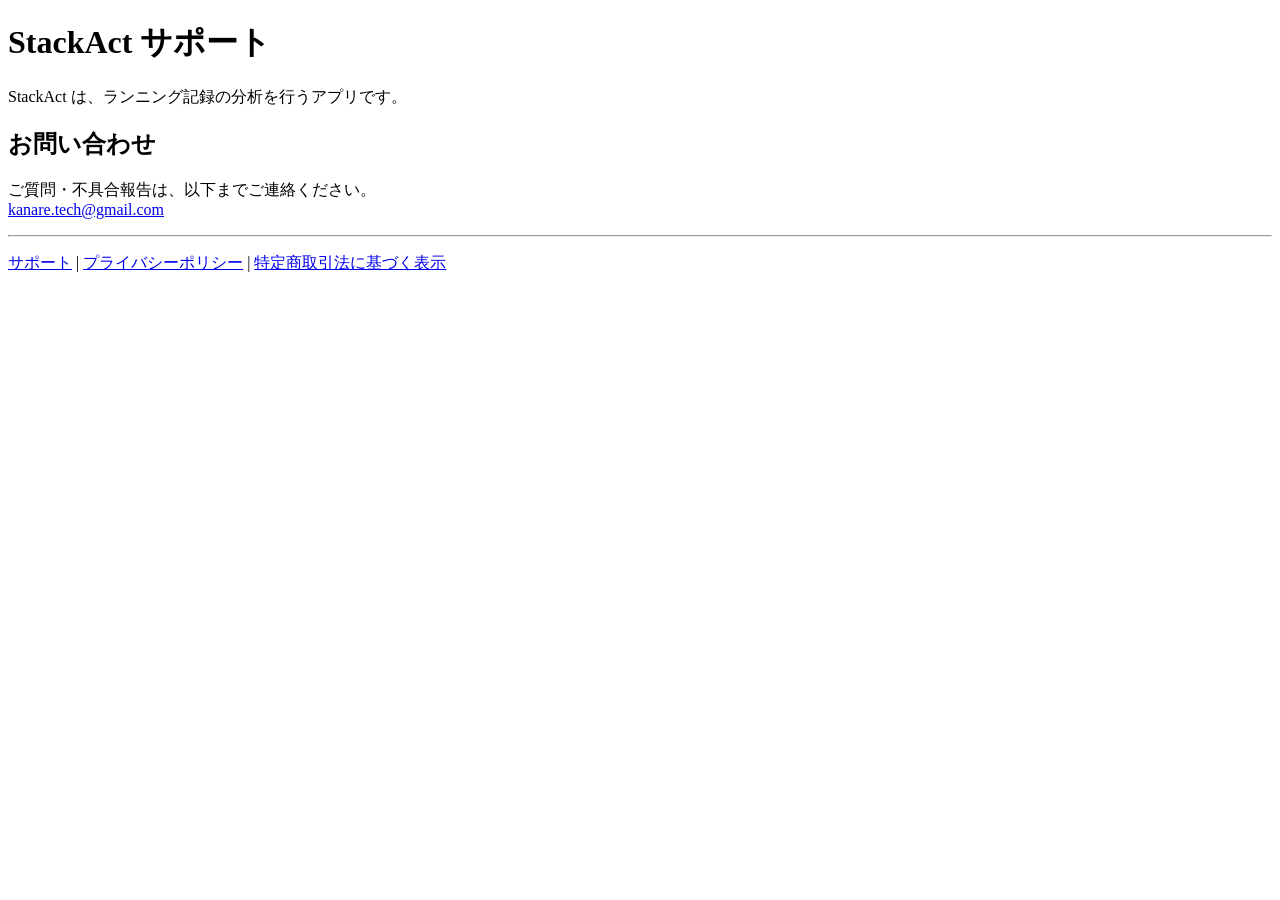
==== index.html @ cd798306 "特定商取引法に関するページを追加する" ====
<!DOCTYPE html>
<html lang="ja">
<head>
    <meta charset="UTF-8" />
    <meta name="viewport" content="width=device-width, initial-scale=1" />
    <title>StackAct サポート | StackAct</title>
</head>
<body>
<h1>StackAct サポート</h1>

<p>StackAct は、ランニング記録の分析を行うアプリです。</p>

<h2>お問い合わせ</h2>
<p>
    ご質問・不具合報告は、以下までご連絡ください。<br />
    <a href="mailto:kanare.tech@gmail.com">kanare.tech@gmail.com</a>
</p>

<hr>
<p>
  <a href="index.html">サポート</a> |
  <a href="privacy.html">プライバシーポリシー</a> |
  <a href="tokushoho.html">特定商取引法に基づく表示</a>
</p>
</body>
</html>
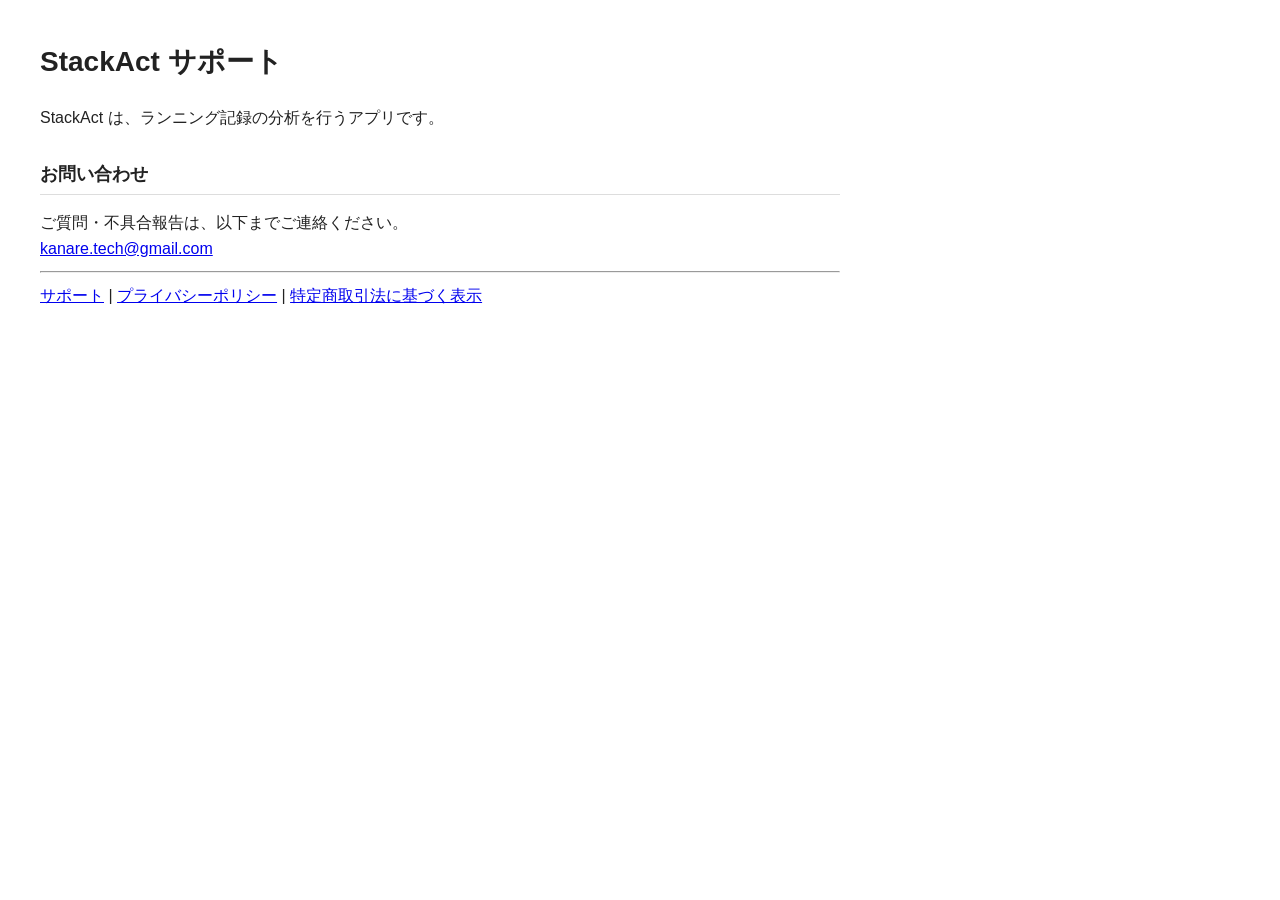
==== commit 865a07d2: "styleを適用する" ====
--- a/index.html
+++ b/index.html
@@ -4,6 +4,31 @@
     <meta charset="UTF-8" />
     <meta name="viewport" content="width=device-width, initial-scale=1" />
     <title>StackAct サポート | StackAct</title>
+    <style>
+        body {
+            font-family: -apple-system, BlinkMacSystemFont, "Helvetica Neue", Arial, sans-serif;
+            line-height: 1.6;
+            margin: 40px;
+            max-width: 800px;
+            color: #222;
+        }
+
+        h1 {
+            font-size: 28px;
+            margin-bottom: 20px;
+        }
+
+        h2 {
+            font-size: 18px;
+            margin-top: 30px;
+            border-bottom: 1px solid #ddd;
+            padding-bottom: 5px;
+        }
+
+        p {
+            margin: 10px 0;
+        }
+    </style>
 </head>
 <body>
 <h1>StackAct サポート</h1>
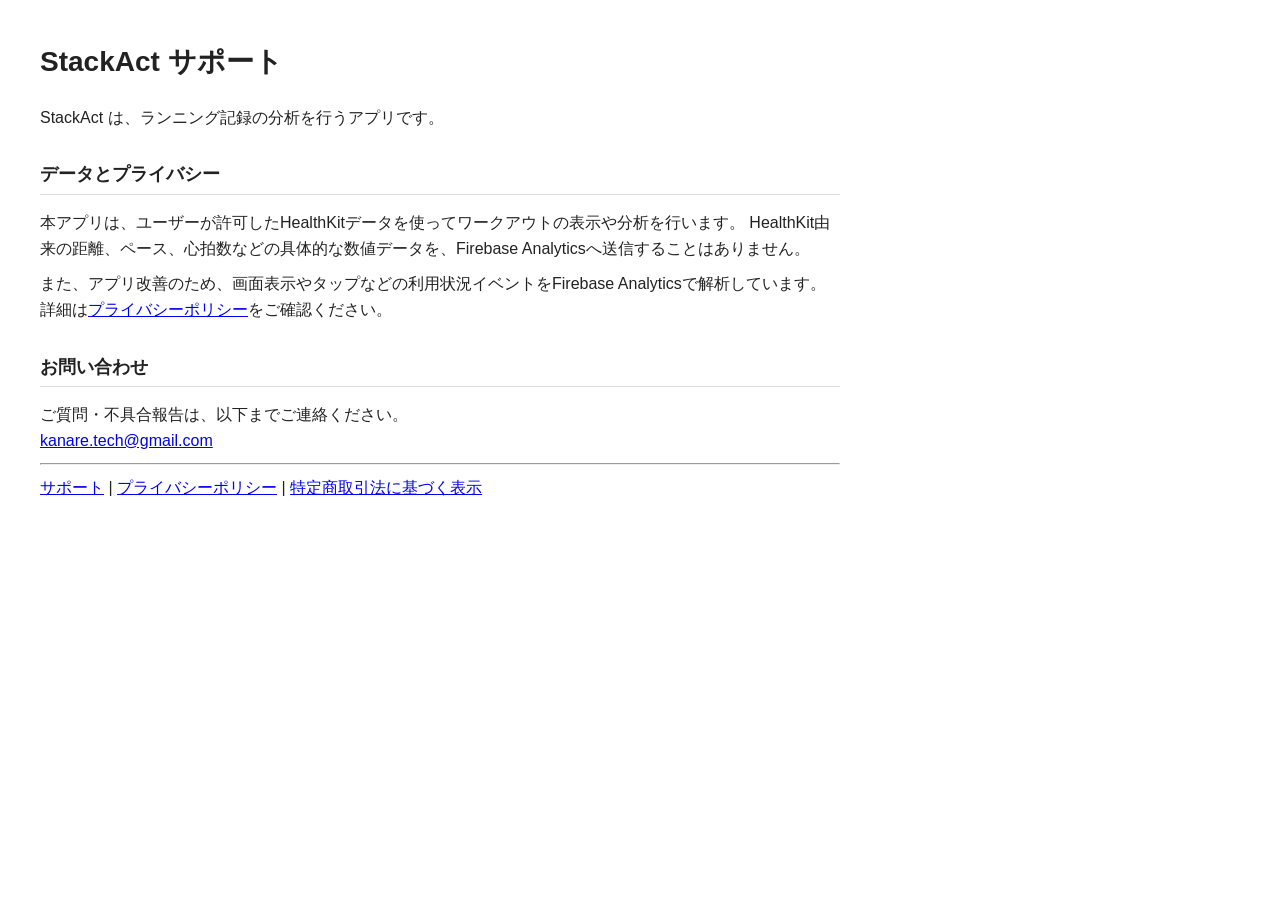
==== commit ce86cecc: "farebase analyticsを導入する" ====
--- a/index.html
+++ b/index.html
@@ -35,6 +35,16 @@
 
 <p>StackAct は、ランニング記録の分析を行うアプリです。</p>
 
+<h2>データとプライバシー</h2>
+<p>
+    本アプリは、ユーザーが許可したHealthKitデータを使ってワークアウトの表示や分析を行います。
+    HealthKit由来の距離、ペース、心拍数などの具体的な数値データを、Firebase Analyticsへ送信することはありません。
+</p>
+<p>
+    また、アプリ改善のため、画面表示やタップなどの利用状況イベントをFirebase Analyticsで解析しています。
+    詳細は<a href="privacy.html">プライバシーポリシー</a>をご確認ください。
+</p>
+
 <h2>お問い合わせ</h2>
 <p>
     ご質問・不具合報告は、以下までご連絡ください。<br />
@@ -48,4 +58,4 @@
   <a href="tokushoho.html">特定商取引法に基づく表示</a>
 </p>
 </body>
-</html>+</html>
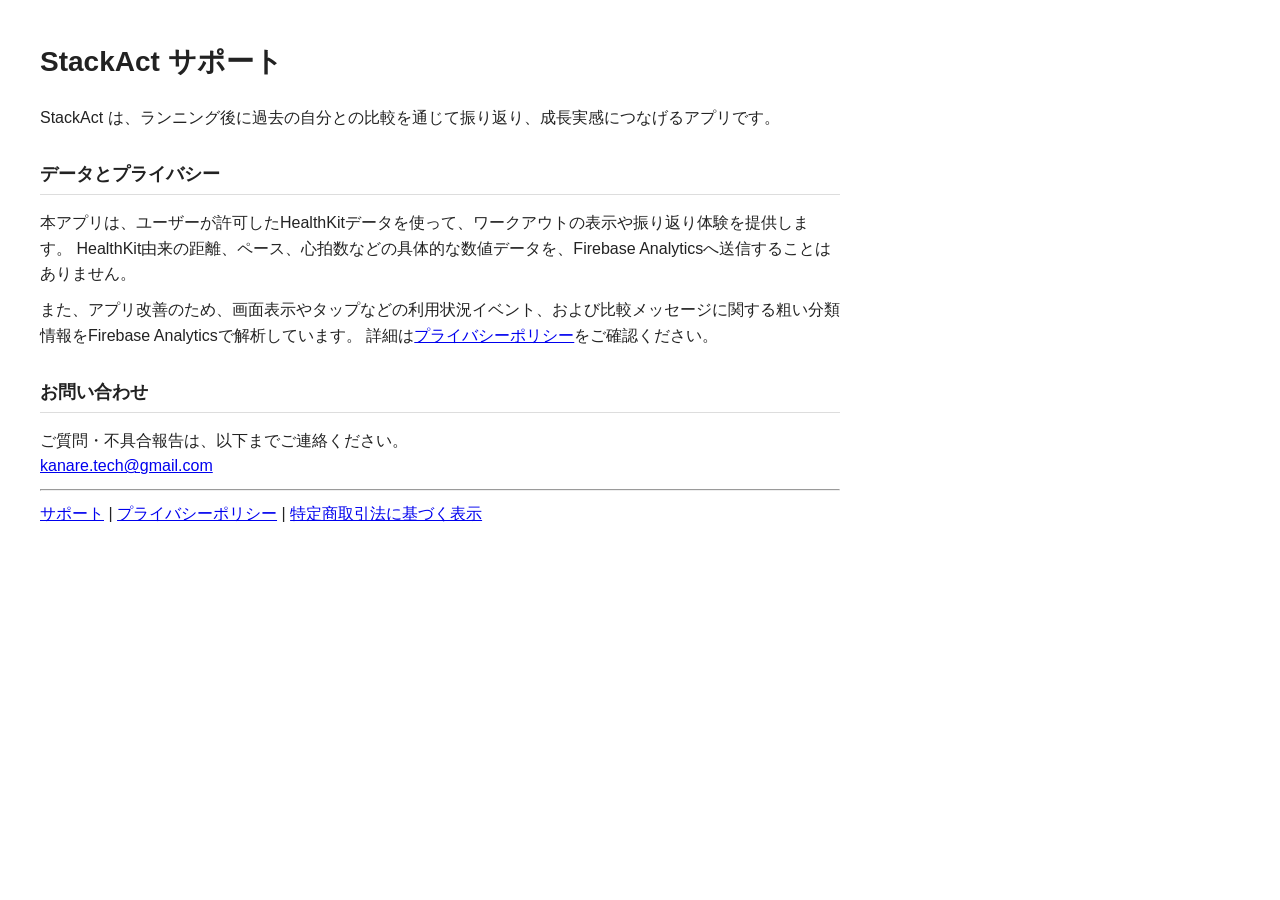
==== commit 3fb42279: "farebase analyticsを導入する２" ====
--- a/index.html
+++ b/index.html
@@ -33,15 +33,15 @@
 <body>
 <h1>StackAct サポート</h1>
 
-<p>StackAct は、ランニング記録の分析を行うアプリです。</p>
+<p>StackAct は、ランニング後に過去の自分との比較を通じて振り返り、成長実感につなげるアプリです。</p>
 
 <h2>データとプライバシー</h2>
 <p>
-    本アプリは、ユーザーが許可したHealthKitデータを使ってワークアウトの表示や分析を行います。
+    本アプリは、ユーザーが許可したHealthKitデータを使って、ワークアウトの表示や振り返り体験を提供します。
     HealthKit由来の距離、ペース、心拍数などの具体的な数値データを、Firebase Analyticsへ送信することはありません。
 </p>
 <p>
-    また、アプリ改善のため、画面表示やタップなどの利用状況イベントをFirebase Analyticsで解析しています。
+    また、アプリ改善のため、画面表示やタップなどの利用状況イベント、および比較メッセージに関する粗い分類情報をFirebase Analyticsで解析しています。
     詳細は<a href="privacy.html">プライバシーポリシー</a>をご確認ください。
 </p>
 
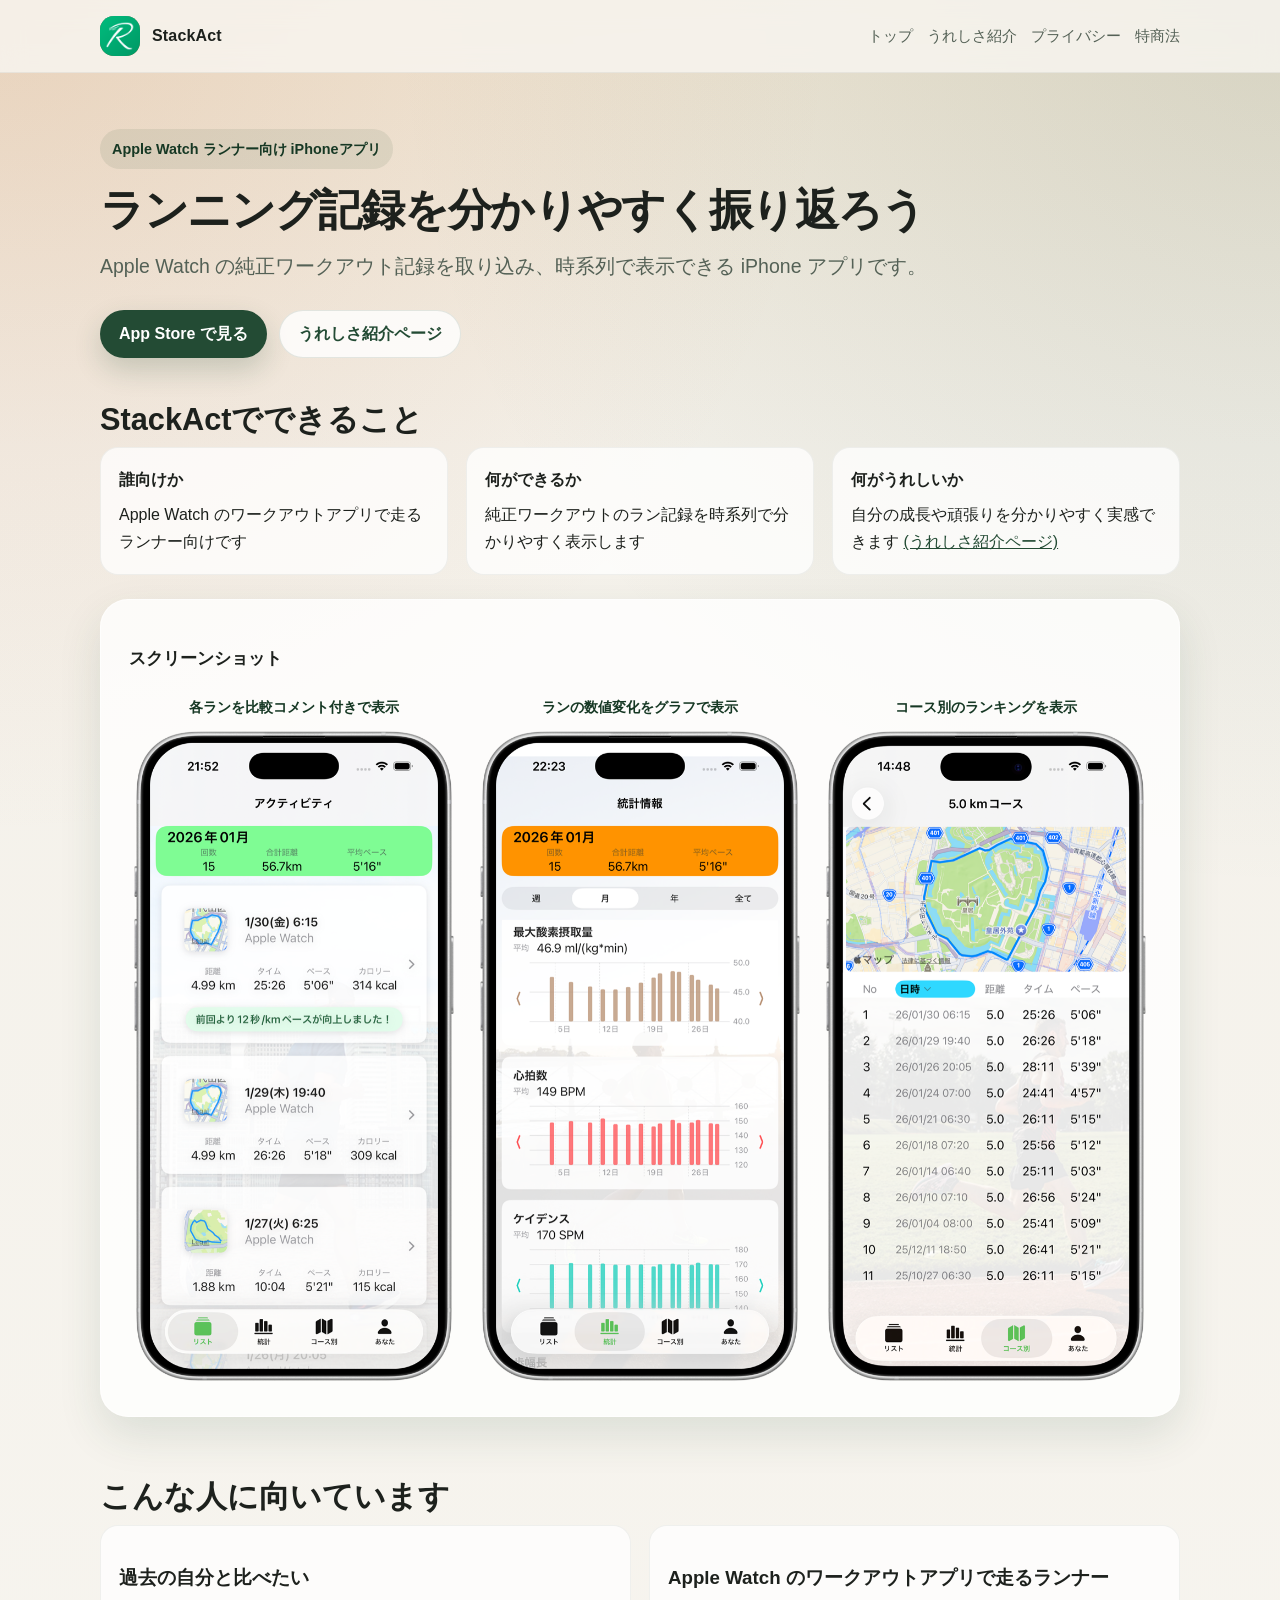
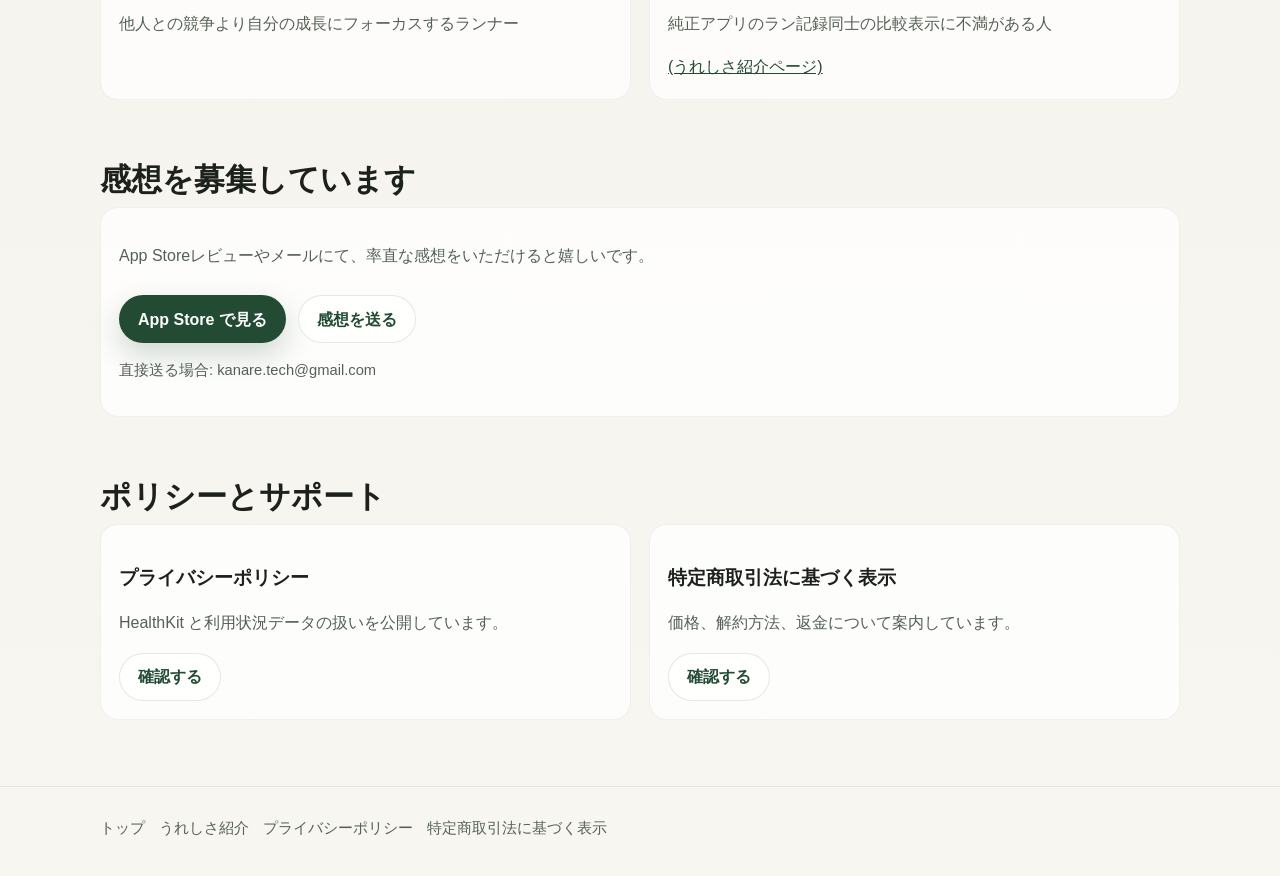
==== commit 006d90e5: "ver1.0.3に合わせて更新する" ====
--- a/index.html
+++ b/index.html
@@ -1,61 +1,163 @@
 <!DOCTYPE html>
 <html lang="ja">
 <head>
-    <meta charset="UTF-8" />
-    <meta name="viewport" content="width=device-width, initial-scale=1" />
-    <title>StackAct サポート | StackAct</title>
-    <style>
-        body {
-            font-family: -apple-system, BlinkMacSystemFont, "Helvetica Neue", Arial, sans-serif;
-            line-height: 1.6;
-            margin: 40px;
-            max-width: 800px;
-            color: #222;
-        }
-
-        h1 {
-            font-size: 28px;
-            margin-bottom: 20px;
-        }
-
-        h2 {
-            font-size: 18px;
-            margin-top: 30px;
-            border-bottom: 1px solid #ddd;
-            padding-bottom: 5px;
-        }
-
-        p {
-            margin: 10px 0;
-        }
-    </style>
+  <meta charset="UTF-8" />
+  <meta name="viewport" content="width=device-width, initial-scale=1" />
+  <title>StackAct | Apple Watchのワークアウト記録を分かりやすく振り返ろう</title>
+  <meta
+    name="description"
+    content="StackAct は、Apple Watch の純正ワークアウト記録を、過去の自分と比べながら振り返るランニングアプリです。"
+  />
+  <link rel="stylesheet" href="styles.css" />
 </head>
 <body>
-<h1>StackAct サポート</h1>
+  <div class="site-shell">
+    <header class="site-header">
+      <div class="container">
+        <a class="brand" href="index.html">
+          <img class="brand-mark" src="assets/icon.png" alt="StackAct icon" />
+          <span>StackAct</span>
+        </a>
+        <nav class="header-nav" aria-label="主要メニュー">
+          <a href="index.html">トップ</a>
+          <a href="apple-watch-workout-review.html">うれしさ紹介</a>
+          <a href="privacy.html">プライバシー</a>
+          <a href="tokushoho.html">特商法</a>
+        </nav>
+      </div>
+    </header>
 
-<p>StackAct は、ランニング後に過去の自分との比較を通じて振り返り、成長実感につなげるアプリです。</p>
+    <main>
+      <section class="section-intro">
+        <div class="container">
+          <div class="section-intro-body">
+            <span class="eyebrow">Apple Watch ランナー向け iPhoneアプリ</span>
+            <h1>ランニング記録を分かりやすく振り返ろう</h1>
+            <p class="lead">
+              Apple Watch の純正ワークアウト記録を取り込み、時系列で表示できる iPhone アプリです。
+            </p>
+            <div class="cta-row">
+              <a class="button button-primary" href="https://apps.apple.com/jp/app/stackact-%E3%83%A9%E3%83%B3%E3%83%8B%E3%83%B3%E3%82%B0/id6758392471">App Store で見る</a>
+              <a class="button button-secondary" href="apple-watch-workout-review.html">うれしさ紹介ページ</a>
+            </div>
+          </div>
+        </div>
+      </section>
 
-<h2>データとプライバシー</h2>
-<p>
-    本アプリは、ユーザーが許可したHealthKitデータを使って、ワークアウトの表示や振り返り体験を提供します。
-    HealthKit由来の距離、ペース、心拍数などの具体的な数値データを、Firebase Analyticsへ送信することはありません。
-</p>
-<p>
-    また、アプリ改善のため、画面表示やタップなどの利用状況イベント、および比較メッセージに関する粗い分類情報をFirebase Analyticsで解析しています。
-    詳細は<a href="privacy.html">プライバシーポリシー</a>をご確認ください。
-</p>
+      <section class="section">
+        <div class="container">
+          <div class="section-head">
+            <h2>StackActでできること</h2>
+          </div>
+          <div class="meta-grid section-meta-grid">
+            <div class="meta-item">
+              <strong>誰向けか</strong>
+              <span>Apple Watch のワークアウトアプリで走るランナー向けです</span>
+            </div>
+            <div class="meta-item">
+              <strong>何ができるか</strong>
+              <span>純正ワークアウトのラン記録を時系列で分かりやすく表示します</span>
+            </div>
+            <div class="meta-item">
+              <strong>何がうれしいか</strong>
+              <span>自分の成長や頑張りを分かりやすく実感できます</span>
+              <a href="apple-watch-workout-review.html">(うれしさ紹介ページ)</a>
+            </div>
+          </div>
 
-<h2>お問い合わせ</h2>
-<p>
-    ご質問・不具合報告は、以下までご連絡ください。<br />
-    <a href="mailto:kanare.tech@gmail.com">kanare.tech@gmail.com</a>
-</p>
+          <div class="section-card section-card-media">
+            <h3>スクリーンショット</h3>
+            <div class="shot-grid shot-grid-three">
+              <figure class="shot-frame">
+                <figcaption class="shot-caption">各ランを比較コメント付きで表示</figcaption>
+                <img src="assets/ss_list.png" alt="ラン記録一覧のスクリーンショット" />
+              </figure>
+              <figure class="shot-frame">
+                <figcaption class="shot-caption">ランの数値変化をグラフで表示</figcaption>
+                <img src="assets/ss_stats.png" alt="統計画面のスクリーンショット" />
+              </figure>
+              <figure class="shot-frame">
+                <figcaption class="shot-caption">コース別のランキングを表示</figcaption>
+                <img src="assets/ss_courseGroup.png" alt="コース内比較画面のスクリーンショット" />
+              </figure>
+            </div>
+          </div>
+        </div>
+      </section>
 
-<hr>
-<p>
-  <a href="index.html">サポート</a> |
-  <a href="privacy.html">プライバシーポリシー</a> |
-  <a href="tokushoho.html">特定商取引法に基づく表示</a>
-</p>
+      <section class="section">
+        <div class="container">
+          <div class="section-head">
+            <h2>こんな人に向いています</h2>
+          </div>
+          <div class="section-grid section-grid-two">
+            <article class="feature">
+              <h3>過去の自分と比べたい</h3>
+              <p>他人との競争より自分の成長にフォーカスするランナー</p>
+            </article>
+            <article class="feature">
+              <h3>Apple Watch のワークアウトアプリで走るランナー</h3>
+              <p>純正アプリのラン記録同士の比較表示に不満がある人</p>
+              <a href="apple-watch-workout-review.html">(うれしさ紹介ページ)</a>
+            </article>
+          </div>
+        </div>
+      </section>
+
+      <section class="section">
+        <div class="container">
+          <div class="section-head">
+            <h2>感想を募集しています</h2>
+          </div>
+          <div class="section-grid section-grid-one">
+            <article class="link-card">
+              <p>App Storeレビューやメールにて、率直な感想をいただけると嬉しいです。</p>
+              <div class="cta-row">
+                <a class="button button-primary" href="https://apps.apple.com/jp/app/stackact-%E3%83%A9%E3%83%B3%E3%83%8B%E3%83%B3%E3%82%B0/id6758392471">App Store で見る</a>
+                <a
+                  class="button button-secondary"
+                  href="https://mail.google.com/mail/?view=cm&amp;fs=1&amp;to=kanare.tech@gmail.com&amp;su=StackAct%E3%81%AE%E6%84%9F%E6%83%B3%E3%82%92%E9%80%81%E3%82%8A%E3%81%9F%E3%81%84&amp;body=Apple%20Watch%E3%81%A7%E8%B5%B0%E3%81%A3%E3%81%A6%E3%81%84%E3%81%BE%E3%81%99%E3%80%82%0AStackAct%E3%81%AE%E6%84%9F%E6%83%B3%E3%82%92%E9%80%81%E3%82%8A%E3%81%BE%E3%81%99%E3%80%82"
+                  target="_blank"
+                  rel="noreferrer"
+                >感想を送る</a>
+              </div>
+              <p class="small-note">直接送る場合: kanare.tech@gmail.com</p>
+            </article>
+          </div>
+        </div>
+      </section>
+
+      <section class="section">
+        <div class="container">
+          <div class="section-head">
+            <h2>ポリシーとサポート</h2>
+          </div>
+          <div class="section-grid section-grid-two">
+            <article class="link-card">
+              <h3>プライバシーポリシー</h3>
+              <p>HealthKit と利用状況データの扱いを公開しています。</p>
+              <a class="button button-secondary" href="privacy.html">確認する</a>
+            </article>
+            <article class="link-card">
+              <h3>特定商取引法に基づく表示</h3>
+              <p>価格、解約方法、返金について案内しています。</p>
+              <a class="button button-secondary" href="tokushoho.html">確認する</a>
+            </article>
+          </div>
+        </div>
+      </section>
+    </main>
+
+    <footer class="site-footer">
+      <div class="container">
+        <nav class="footer-nav" aria-label="フッターメニュー">
+          <a href="index.html">トップ</a>
+          <a href="apple-watch-workout-review.html">うれしさ紹介</a>
+          <a href="privacy.html">プライバシーポリシー</a>
+          <a href="tokushoho.html">特定商取引法に基づく表示</a>
+        </nav>
+      </div>
+    </footer>
+  </div>
 </body>
 </html>
--- a/styles.css
+++ b/styles.css
@@ -0,0 +1,457 @@
+:root {
+  --bg: #f4f1ea;
+  --bg-accent: #efe5d3;
+  --surface: rgba(255, 255, 255, 0.78);
+  --surface-strong: #fffdf8;
+  --text: #1d211d;
+  --muted: #546156;
+  --line: rgba(29, 33, 29, 0.12);
+  --brand: #234b34;
+  --brand-soft: #d8e6da;
+  --brand-strong: #163824;
+  --warm: #c46f3c;
+  --shadow: 0 18px 44px rgba(35, 75, 52, 0.12);
+  --radius-lg: 28px;
+  --radius-md: 18px;
+  --radius-sm: 12px;
+  --content: 1080px;
+}
+
+* {
+  box-sizing: border-box;
+}
+
+html {
+  scroll-behavior: smooth;
+}
+
+body {
+  margin: 0;
+  font-family: -apple-system, BlinkMacSystemFont, "Hiragino Sans", "Yu Gothic", sans-serif;
+  color: var(--text);
+  line-height: 1.7;
+  background:
+    radial-gradient(circle at top left, rgba(196, 111, 60, 0.16), transparent 30%),
+    radial-gradient(circle at top right, rgba(35, 75, 52, 0.12), transparent 32%),
+    linear-gradient(180deg, var(--bg-accent) 0%, var(--bg) 18%, #f8f6f1 100%);
+}
+
+a {
+  color: var(--brand);
+}
+
+img {
+  max-width: 100%;
+  display: block;
+}
+
+.site-shell {
+  min-height: 100vh;
+}
+
+.container {
+  width: min(calc(100% - 32px), var(--content));
+  margin: 0 auto;
+}
+
+.site-header {
+  position: sticky;
+  top: 0;
+  z-index: 10;
+  backdrop-filter: blur(12px);
+  background: rgba(248, 246, 241, 0.82);
+  border-bottom: 1px solid rgba(29, 33, 29, 0.06);
+}
+
+.site-header .container,
+.site-footer .container {
+  display: flex;
+  align-items: center;
+  justify-content: space-between;
+  gap: 16px;
+}
+
+.site-header .container {
+  min-height: 72px;
+}
+
+.brand {
+  display: inline-flex;
+  align-items: center;
+  gap: 12px;
+  color: var(--text);
+  text-decoration: none;
+  font-weight: 700;
+  letter-spacing: 0.01em;
+}
+
+.brand-mark {
+  width: 40px;
+  height: 40px;
+  border-radius: 14px;
+  background: linear-gradient(145deg, var(--brand) 0%, var(--warm) 100%);
+  box-shadow: inset 0 1px 0 rgba(255, 255, 255, 0.35);
+  object-fit: cover;
+  flex: 0 0 auto;
+}
+
+.header-nav,
+.footer-nav {
+  display: flex;
+  flex-wrap: wrap;
+  gap: 14px;
+}
+
+.header-nav a,
+.footer-nav a {
+  text-decoration: none;
+  color: var(--muted);
+  font-size: 0.95rem;
+}
+
+.header-nav a:hover,
+.footer-nav a:hover,
+.brand:hover {
+  color: var(--brand-strong);
+}
+
+.section-intro {
+  padding: 56px 0 12px;
+}
+
+.eyebrow {
+  display: inline-flex;
+  align-items: center;
+  gap: 8px;
+  padding: 8px 12px;
+  border-radius: 999px;
+  background: rgba(35, 75, 52, 0.09);
+  color: var(--brand-strong);
+  font-size: 0.9rem;
+  font-weight: 600;
+}
+
+.section-intro-body h1 {
+  margin: 18px 0 16px;
+  font-size: clamp(2rem, 3.4vw, 3.6rem);
+  line-height: 1.08;
+  letter-spacing: -0.03em;
+}
+
+.section-intro-body .lead {
+  margin: 0;
+  font-size: clamp(1.02rem, 1.8vw, 1.22rem);
+  color: var(--muted);
+}
+
+.cta-row {
+  display: flex;
+  flex-wrap: wrap;
+  gap: 12px;
+  margin-top: 26px;
+}
+
+.button {
+  display: inline-flex;
+  align-items: center;
+  justify-content: center;
+  gap: 8px;
+  min-height: 48px;
+  padding: 0 18px;
+  border-radius: 999px;
+  border: 1px solid transparent;
+  font-weight: 700;
+  text-decoration: none;
+  transition: transform 0.18s ease, box-shadow 0.18s ease, background-color 0.18s ease;
+}
+
+.button:hover {
+  transform: translateY(-1px);
+}
+
+.button-primary {
+  background: var(--brand);
+  color: #fff;
+  box-shadow: 0 12px 28px rgba(35, 75, 52, 0.2);
+}
+
+.button-primary:hover {
+  background: var(--brand-strong);
+}
+
+.button-secondary {
+  background: rgba(255, 255, 255, 0.8);
+  border-color: rgba(35, 75, 52, 0.12);
+  color: var(--brand);
+}
+
+.button-secondary:hover {
+  background: #fff;
+}
+
+.section-card {
+  background: var(--surface);
+  border: 1px solid rgba(255, 255, 255, 0.6);
+  border-radius: var(--radius-lg);
+  box-shadow: var(--shadow);
+}
+
+.section-card-media {
+  overflow: hidden;
+  margin-top: 24px;
+  padding: 26px;
+}
+
+.shot-grid {
+  display: grid;
+  align-items: start;
+}
+
+.shot-grid-three {
+  grid-template-columns: repeat(3, minmax(0, 1fr));
+  gap: 16px;
+}
+
+.shot-grid-compare {
+  grid-template-columns: repeat(2, minmax(220px, 280px));
+  justify-content: center;
+  gap: 18px;
+  margin-top: 18px;
+}
+
+.shot-frame {
+  margin: 0;
+  display: grid;
+  gap: 6px;
+  justify-items: center;
+}
+
+.shot-caption {
+  margin: 0;
+  color: var(--brand-strong);
+  font-size: 0.9rem;
+  font-weight: 700;
+  line-height: 1.45;
+  text-align: center;
+}
+
+.shot-frame img {
+  width: 100%;
+  height: auto;
+  border-radius: 18px;
+  aspect-ratio: 996 / 2006;
+  object-fit: cover;
+}
+
+.meta-grid,
+.section-grid,
+.trust-grid {
+  display: grid;
+  gap: 18px;
+}
+
+.meta-grid {
+  grid-template-columns: repeat(3, minmax(0, 1fr));
+  margin-top: 18px;
+}
+
+.section-meta-grid {
+  margin-top: 0;
+}
+
+.meta-item,
+.feature,
+.link-card,
+.trust-item {
+  padding: 18px;
+  border-radius: var(--radius-md);
+  background: rgba(255, 255, 255, 0.74);
+  border: 1px solid rgba(29, 33, 29, 0.06);
+}
+
+.meta-item strong,
+.feature h3,
+.link-card h3,
+.trust-item h3 {
+  display: block;
+  margin-bottom: 8px;
+}
+
+.section {
+  padding: 22px 0 30px;
+}
+
+.section-head {
+  margin-top: 10px;
+  margin-bottom: 10px;
+}
+
+.section-head h2 {
+  margin: 0 0 10px;
+  font-size: clamp(1.7rem, 2.4vw, 2.5rem);
+  line-height: 1.15;
+}
+
+.section-head p {
+  margin: 0;
+  color: var(--muted);
+  max-width: 48rem;
+}
+
+.section-grid-one {
+  grid-template-columns: minmax(0, 1fr);
+}
+
+.section-grid-two {
+  grid-template-columns: repeat(2, minmax(0, 1fr));
+}
+
+.trust-grid {
+  grid-template-columns: repeat(3, minmax(0, 1fr));
+}
+
+.feature p,
+.link-card p,
+.trust-item p,
+.section-card p,
+.section-card li,
+.rich-text p,
+.rich-text li {
+  color: var(--muted);
+}
+
+.section-band {
+  padding: 30px 0;
+}
+
+.band-card {
+  padding: 28px;
+  border-radius: var(--radius-lg);
+  background: linear-gradient(135deg, rgba(35, 75, 52, 0.95), rgba(23, 34, 28, 0.92));
+  color: white;
+  box-shadow: var(--shadow);
+}
+
+.band-card p,
+.band-card li {
+  color: rgba(255, 255, 255, 0.82);
+}
+
+.section-layout {
+  display: grid;
+  grid-template-columns: minmax(0, 760px);
+  gap: 24px;
+  align-items: start;
+  justify-content: center;
+}
+
+.section-layout-wide {
+  grid-template-columns: minmax(0, 1fr);
+}
+
+.section-card {
+  padding: 28px;
+}
+
+.section-card h2 {
+  margin-top: 0;
+  font-size: 1.5rem;
+}
+
+.section-card h3 {
+  margin-top: 16px;
+  margin-bottom: 24px;
+  font-size: 1.08rem;
+}
+
+.section-card ul {
+  padding-left: 18px;
+}
+
+.site-footer {
+  margin-top: 36px;
+  padding: 28px 0 36px;
+  border-top: 1px solid rgba(29, 33, 29, 0.08);
+}
+
+.site-footer p {
+  margin: 0;
+  color: var(--muted);
+  font-size: 0.92rem;
+}
+
+.legal-page {
+  padding: 34px 0 44px;
+}
+
+.legal-card {
+  padding: 28px;
+}
+
+.legal-card h1 {
+  margin-top: 0;
+  font-size: clamp(2rem, 3vw, 2.8rem);
+}
+
+.legal-card h2 {
+  margin-top: 30px;
+  padding-bottom: 8px;
+  border-bottom: 1px solid var(--line);
+  font-size: 1.12rem;
+}
+
+.legal-card code {
+  font-family: SFMono-Regular, Menlo, Consolas, monospace;
+  font-size: 0.95em;
+}
+
+.small-note {
+  color: var(--muted);
+  font-size: 0.92rem;
+}
+
+@media (max-width: 960px) {
+  .section-layout,
+  .section-grid-two,
+  .trust-grid {
+    grid-template-columns: 1fr;
+  }
+
+  .shot-grid-three,
+  .shot-grid-compare {
+    grid-template-columns: 1fr;
+    max-width: 320px;
+    margin: 0 auto;
+  }
+
+  .section-card-media {
+    padding: 20px;
+  }
+}
+
+@media (max-width: 720px) {
+  .meta-grid {
+    grid-template-columns: 1fr;
+  }
+
+  .site-header .container,
+  .site-footer .container {
+    flex-direction: column;
+    align-items: flex-start;
+    padding: 12px 0;
+  }
+
+  .section-intro {
+    padding-top: 30px;
+  }
+
+  .band-card,
+  .section-card,
+  .legal-card {
+    padding: 20px;
+  }
+
+  .container {
+    width: min(calc(100% - 24px), var(--content));
+  }
+}
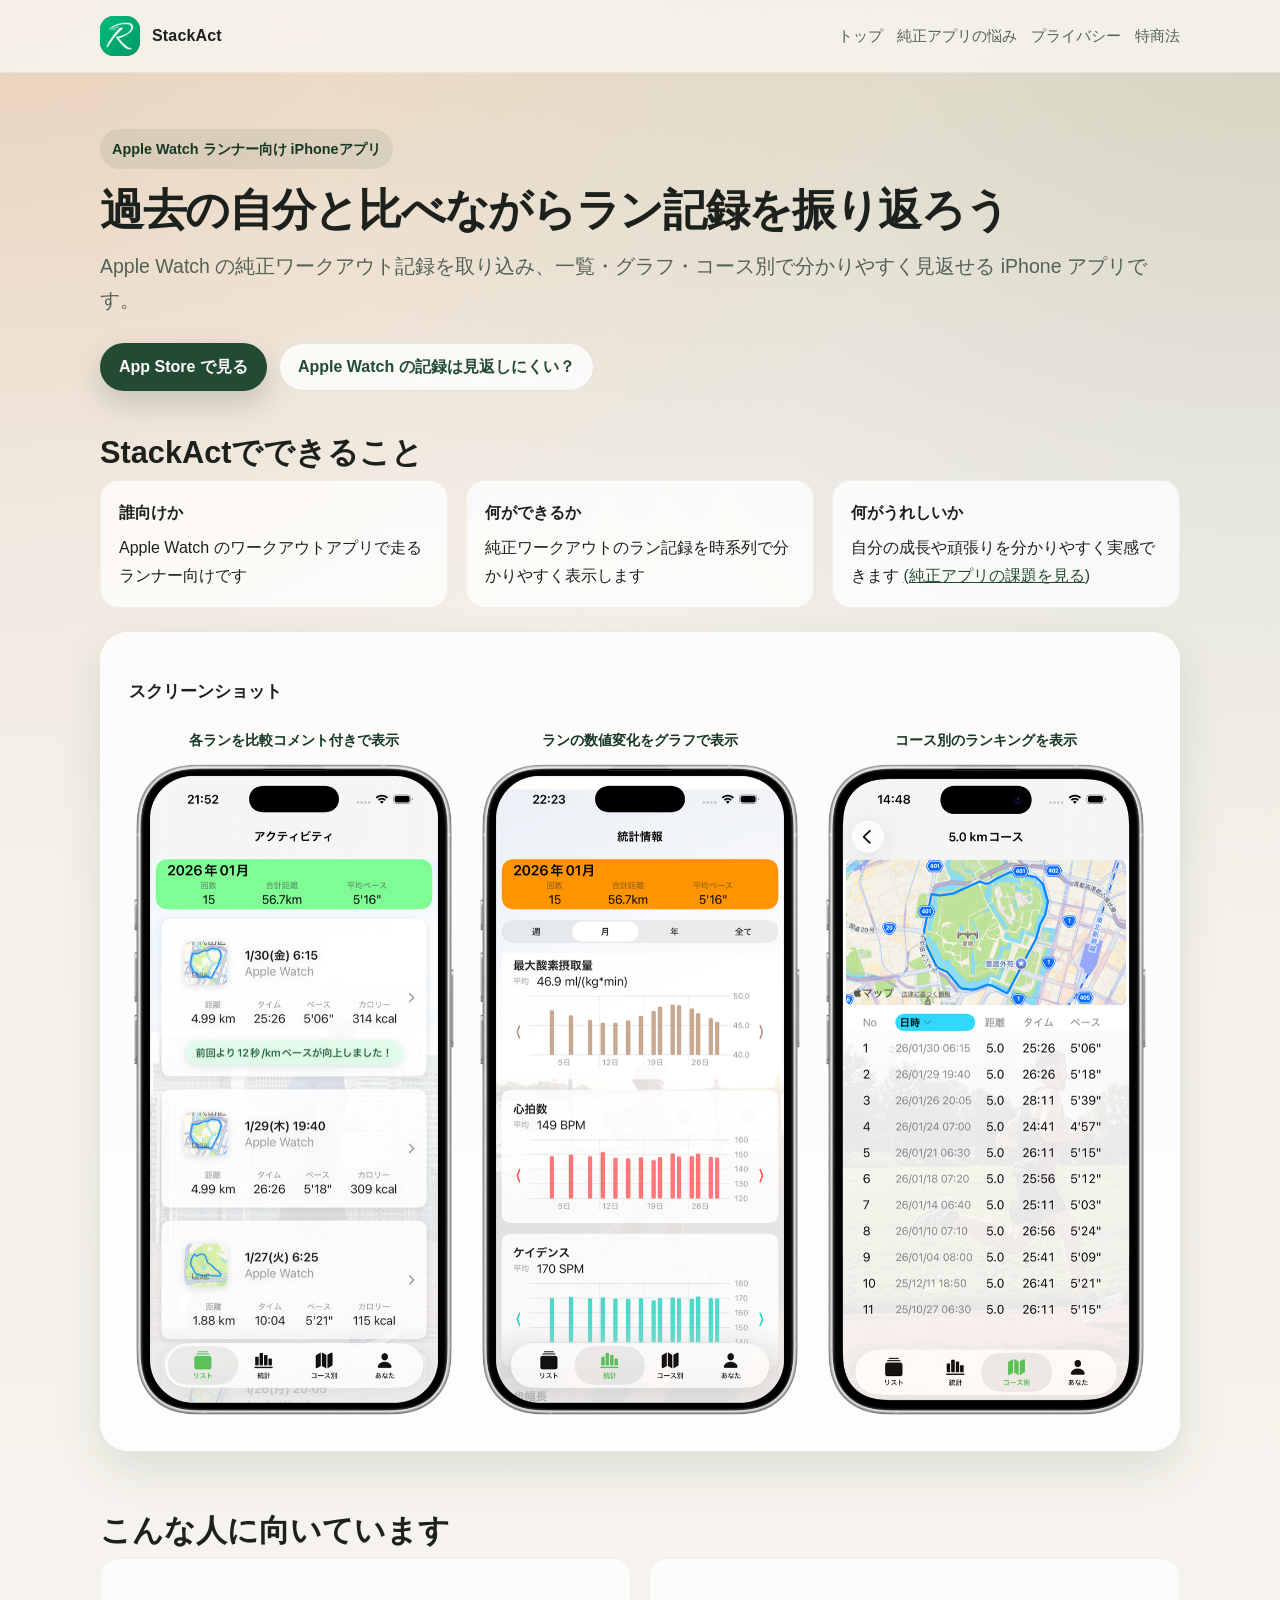
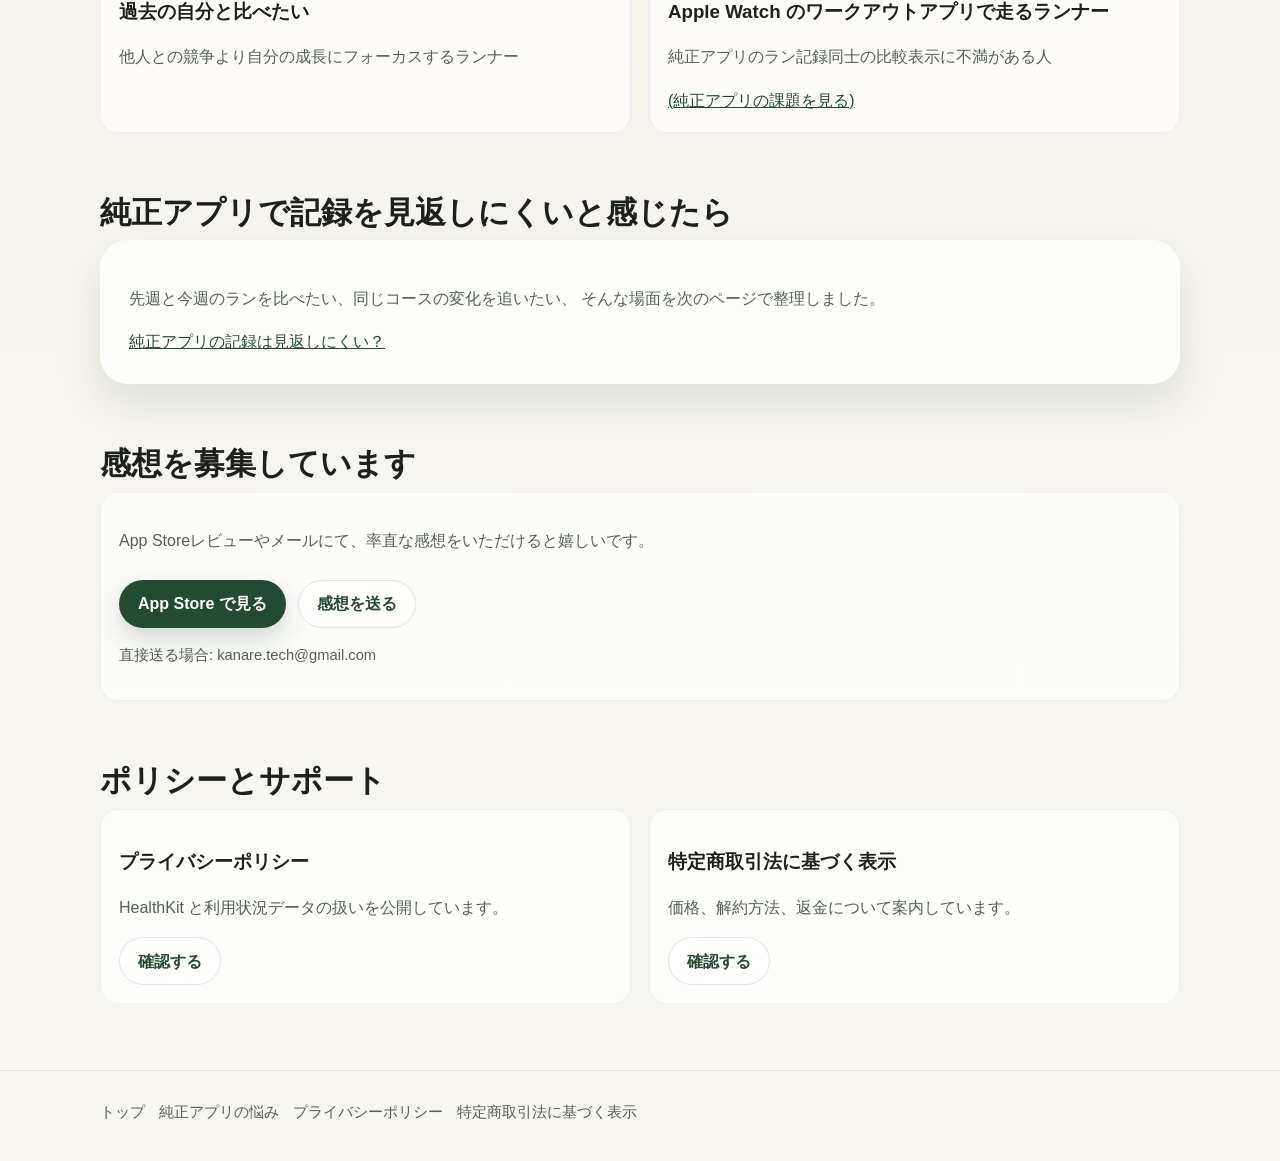
==== commit 61ec5925: "検索されやすいよう内容を更新する" ====
--- a/index.html
+++ b/index.html
@@ -3,26 +3,28 @@
 <head>
   <meta charset="UTF-8" />
   <meta name="viewport" content="width=device-width, initial-scale=1" />
-  <title>StackAct | Apple Watchのワークアウト記録を分かりやすく振り返ろう</title>
+  <title>StackAct | Apple Watch の純正ワークアウト記録を過去の自分と比べながら振り返る</title>
   <meta
     name="description"
-    content="StackAct は、Apple Watch の純正ワークアウト記録を、過去の自分と比べながら振り返るランニングアプリです。"
+    content="StackAct は、Apple Watch の純正ワークアウト記録を取り込み、過去の自分と比べながら振り返りやすくするランニングアプリです。"
   />
+  <meta name="robots" content="index,follow,max-image-preview:large" />
+  <link rel="canonical" href="https://kanare.work/" />
   <link rel="stylesheet" href="styles.css" />
 </head>
 <body>
   <div class="site-shell">
     <header class="site-header">
       <div class="container">
-        <a class="brand" href="index.html">
+        <a class="brand" href="./">
           <img class="brand-mark" src="assets/icon.png" alt="StackAct icon" />
           <span>StackAct</span>
         </a>
         <nav class="header-nav" aria-label="主要メニュー">
-          <a href="index.html">トップ</a>
-          <a href="apple-watch-workout-review.html">うれしさ紹介</a>
-          <a href="privacy.html">プライバシー</a>
-          <a href="tokushoho.html">特商法</a>
+          <a href="./">トップ</a>
+          <a href="./apple-watch-workout-review.html">純正アプリの悩み</a>
+          <a href="./privacy.html">プライバシー</a>
+          <a href="./tokushoho.html">特商法</a>
         </nav>
       </div>
     </header>
@@ -32,13 +34,13 @@
         <div class="container">
           <div class="section-intro-body">
             <span class="eyebrow">Apple Watch ランナー向け iPhoneアプリ</span>
-            <h1>ランニング記録を分かりやすく振り返ろう</h1>
+            <h1>過去の自分と比べながらラン記録を振り返ろう</h1>
             <p class="lead">
-              Apple Watch の純正ワークアウト記録を取り込み、時系列で表示できる iPhone アプリです。
+              Apple Watch の純正ワークアウト記録を取り込み、一覧・グラフ・コース別で分かりやすく見返せる iPhone アプリです。
             </p>
             <div class="cta-row">
               <a class="button button-primary" href="https://apps.apple.com/jp/app/stackact-%E3%83%A9%E3%83%B3%E3%83%8B%E3%83%B3%E3%82%B0/id6758392471">App Store で見る</a>
-              <a class="button button-secondary" href="apple-watch-workout-review.html">うれしさ紹介ページ</a>
+              <a class="button button-secondary" href="./apple-watch-workout-review.html">Apple Watch の記録は見返しにくい？</a>
             </div>
           </div>
         </div>
@@ -61,7 +63,7 @@
             <div class="meta-item">
               <strong>何がうれしいか</strong>
               <span>自分の成長や頑張りを分かりやすく実感できます</span>
-              <a href="apple-watch-workout-review.html">(うれしさ紹介ページ)</a>
+              <a href="./apple-watch-workout-review.html">(純正アプリの課題を見る)</a>
             </div>
           </div>
 
@@ -98,7 +100,24 @@
             <article class="feature">
               <h3>Apple Watch のワークアウトアプリで走るランナー</h3>
               <p>純正アプリのラン記録同士の比較表示に不満がある人</p>
-              <a href="apple-watch-workout-review.html">(うれしさ紹介ページ)</a>
+              <a href="./apple-watch-workout-review.html">(純正アプリの課題を見る)</a>
+            </article>
+          </div>
+        </div>
+      </section>
+
+      <section class="section">
+        <div class="container">
+          <div class="section-head">
+            <h2>純正アプリで記録を見返しにくいと感じたら</h2>
+          </div>
+          <div class="section-layout section-layout-wide">
+            <article class="section-card rich-text">
+              <p>
+                先週と今週のランを比べたい、同じコースの変化を追いたい、
+                そんな場面を次のページで整理しました。
+              </p>
+              <a href="./apple-watch-workout-review.html">純正アプリの記録は見返しにくい？</a>
             </article>
           </div>
         </div>
@@ -116,9 +135,7 @@
                 <a class="button button-primary" href="https://apps.apple.com/jp/app/stackact-%E3%83%A9%E3%83%B3%E3%83%8B%E3%83%B3%E3%82%B0/id6758392471">App Store で見る</a>
                 <a
                   class="button button-secondary"
-                  href="https://mail.google.com/mail/?view=cm&amp;fs=1&amp;to=kanare.tech@gmail.com&amp;su=StackAct%E3%81%AE%E6%84%9F%E6%83%B3%E3%82%92%E9%80%81%E3%82%8A%E3%81%9F%E3%81%84&amp;body=Apple%20Watch%E3%81%A7%E8%B5%B0%E3%81%A3%E3%81%A6%E3%81%84%E3%81%BE%E3%81%99%E3%80%82%0AStackAct%E3%81%AE%E6%84%9F%E6%83%B3%E3%82%92%E9%80%81%E3%82%8A%E3%81%BE%E3%81%99%E3%80%82"
-                  target="_blank"
-                  rel="noreferrer"
+                  href="mailto:kanare.tech@gmail.com?subject=StackAct%E3%81%AE%E6%84%9F%E6%83%B3%E3%82%92%E9%80%81%E3%82%8A%E3%81%9F%E3%81%84&amp;body=Apple%20Watch%E3%81%A7%E8%B5%B0%E3%81%A3%E3%81%A6%E3%81%84%E3%81%BE%E3%81%99%E3%80%82%0AStackAct%E3%81%AE%E6%84%9F%E6%83%B3%E3%82%92%E9%80%81%E3%82%8A%E3%81%BE%E3%81%99%E3%80%82"
                 >感想を送る</a>
               </div>
               <p class="small-note">直接送る場合: kanare.tech@gmail.com</p>
@@ -136,12 +153,12 @@
             <article class="link-card">
               <h3>プライバシーポリシー</h3>
               <p>HealthKit と利用状況データの扱いを公開しています。</p>
-              <a class="button button-secondary" href="privacy.html">確認する</a>
+              <a class="button button-secondary" href="./privacy.html">確認する</a>
             </article>
             <article class="link-card">
               <h3>特定商取引法に基づく表示</h3>
               <p>価格、解約方法、返金について案内しています。</p>
-              <a class="button button-secondary" href="tokushoho.html">確認する</a>
+              <a class="button button-secondary" href="./tokushoho.html">確認する</a>
             </article>
           </div>
         </div>
@@ -151,10 +168,10 @@
     <footer class="site-footer">
       <div class="container">
         <nav class="footer-nav" aria-label="フッターメニュー">
-          <a href="index.html">トップ</a>
-          <a href="apple-watch-workout-review.html">うれしさ紹介</a>
-          <a href="privacy.html">プライバシーポリシー</a>
-          <a href="tokushoho.html">特定商取引法に基づく表示</a>
+          <a href="./">トップ</a>
+          <a href="./apple-watch-workout-review.html">純正アプリの悩み</a>
+          <a href="./privacy.html">プライバシーポリシー</a>
+          <a href="./tokushoho.html">特定商取引法に基づく表示</a>
         </nav>
       </div>
     </footer>
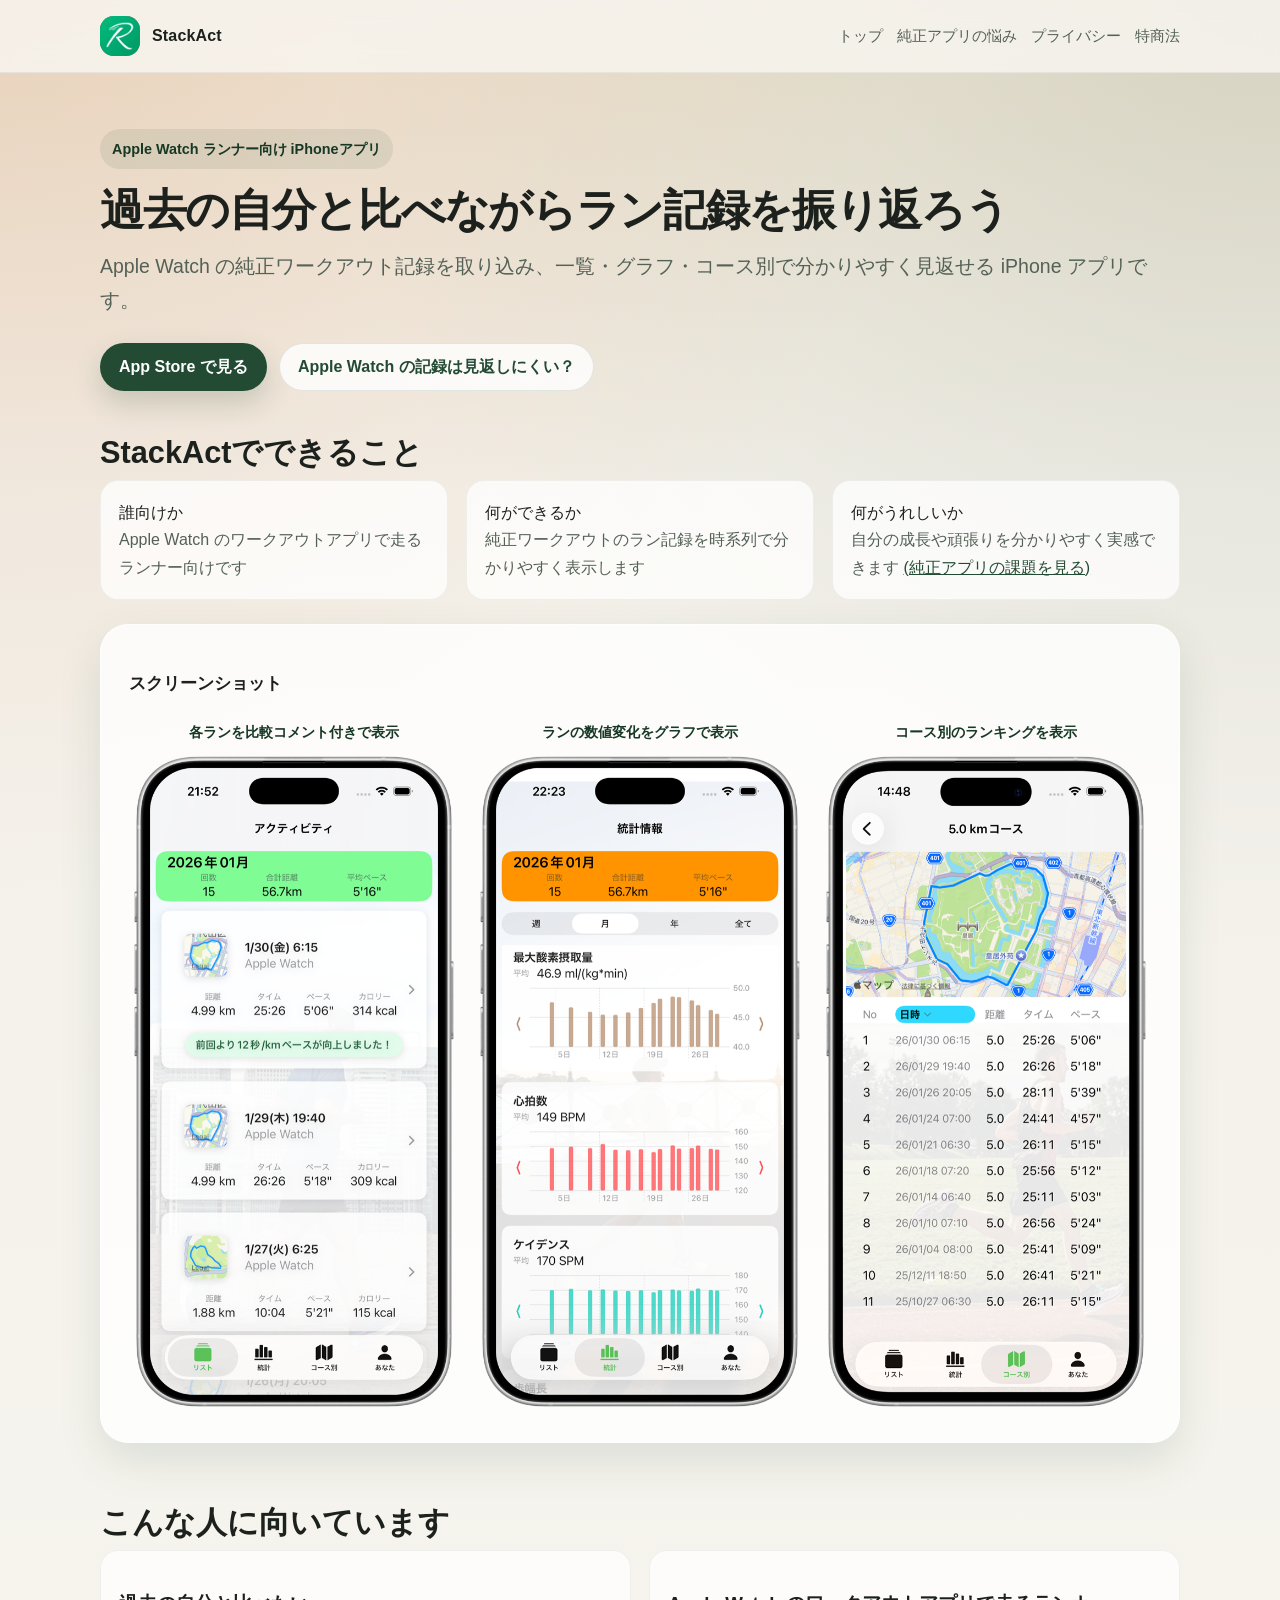
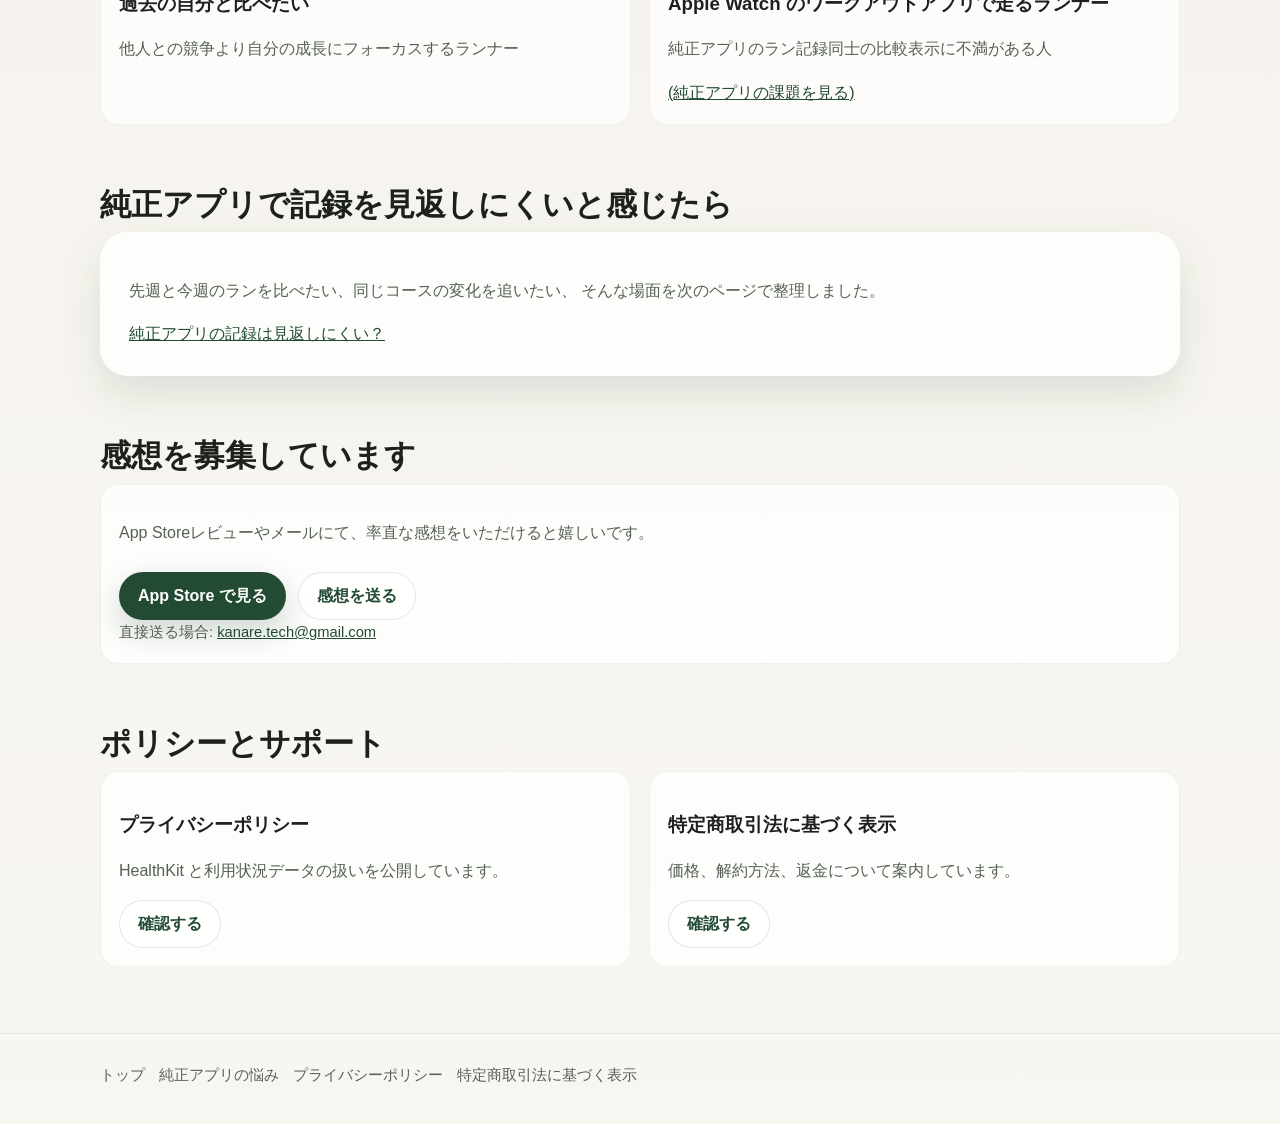
==== commit 6b34a048: "セマンティックタグを更新" ====
--- a/index.html
+++ b/index.html
@@ -33,7 +33,7 @@
       <section class="section-intro">
         <div class="container">
           <div class="section-intro-body">
-            <span class="eyebrow">Apple Watch ランナー向け iPhoneアプリ</span>
+            <p class="eyebrow">Apple Watch ランナー向け iPhoneアプリ</p>
             <h1>過去の自分と比べながらラン記録を振り返ろう</h1>
             <p class="lead">
               Apple Watch の純正ワークアウト記録を取り込み、一覧・グラフ・コース別で分かりやすく見返せる iPhone アプリです。
@@ -48,27 +48,29 @@
 
       <section class="section">
         <div class="container">
-          <div class="section-head">
+          <header class="section-head">
             <h2>StackActでできること</h2>
-          </div>
-          <div class="meta-grid section-meta-grid">
+          </header>
+          <dl class="meta-grid section-meta-grid">
             <div class="meta-item">
-              <strong>誰向けか</strong>
-              <span>Apple Watch のワークアウトアプリで走るランナー向けです</span>
+              <dt>誰向けか</dt>
+              <dd>Apple Watch のワークアウトアプリで走るランナー向けです</dd>
             </div>
             <div class="meta-item">
-              <strong>何ができるか</strong>
-              <span>純正ワークアウトのラン記録を時系列で分かりやすく表示します</span>
+              <dt>何ができるか</dt>
+              <dd>純正ワークアウトのラン記録を時系列で分かりやすく表示します</dd>
             </div>
             <div class="meta-item">
-              <strong>何がうれしいか</strong>
-              <span>自分の成長や頑張りを分かりやすく実感できます</span>
-              <a href="./apple-watch-workout-review.html">(純正アプリの課題を見る)</a>
+              <dt>何がうれしいか</dt>
+              <dd>
+                自分の成長や頑張りを分かりやすく実感できます
+                <a href="./apple-watch-workout-review.html">(純正アプリの課題を見る)</a>
+              </dd>
             </div>
-          </div>
+          </dl>
 
-          <div class="section-card section-card-media">
-            <h3>スクリーンショット</h3>
+          <section class="section-card section-card-media" aria-labelledby="screenshots-heading">
+            <h3 id="screenshots-heading">スクリーンショット</h3>
             <div class="shot-grid shot-grid-three">
               <figure class="shot-frame">
                 <figcaption class="shot-caption">各ランを比較コメント付きで表示</figcaption>
@@ -83,53 +85,53 @@
                 <img src="assets/ss_courseGroup.png" alt="コース内比較画面のスクリーンショット" />
               </figure>
             </div>
+          </section>
+        </div>
+      </section>
+
+      <section class="section">
+        <div class="container">
+          <header class="section-head">
+            <h2>こんな人に向いています</h2>
+          </header>
+          <ul class="section-grid section-grid-two">
+            <li class="feature">
+              <h3>過去の自分と比べたい</h3>
+              <p>他人との競争より自分の成長にフォーカスするランナー</p>
+            </li>
+            <li class="feature">
+              <h3>Apple Watch のワークアウトアプリで走るランナー</h3>
+              <p>純正アプリのラン記録同士の比較表示に不満がある人</p>
+              <a href="./apple-watch-workout-review.html">(純正アプリの課題を見る)</a>
+            </li>
+          </ul>
+        </div>
+      </section>
+
+      <section class="section">
+        <div class="container">
+          <header class="section-head">
+            <h2>純正アプリで記録を見返しにくいと感じたら</h2>
+          </header>
+          <div class="section-layout section-layout-wide">
+            <div class="section-card rich-text">
+              <p>
+                先週と今週のランを比べたい、同じコースの変化を追いたい、
+                そんな場面を次のページで整理しました。
+              </p>
+              <a href="./apple-watch-workout-review.html">純正アプリの記録は見返しにくい？</a>
+            </div>
           </div>
         </div>
       </section>
 
       <section class="section">
         <div class="container">
-          <div class="section-head">
-            <h2>こんな人に向いています</h2>
-          </div>
-          <div class="section-grid section-grid-two">
-            <article class="feature">
-              <h3>過去の自分と比べたい</h3>
-              <p>他人との競争より自分の成長にフォーカスするランナー</p>
-            </article>
-            <article class="feature">
-              <h3>Apple Watch のワークアウトアプリで走るランナー</h3>
-              <p>純正アプリのラン記録同士の比較表示に不満がある人</p>
-              <a href="./apple-watch-workout-review.html">(純正アプリの課題を見る)</a>
-            </article>
-          </div>
-        </div>
-      </section>
-
-      <section class="section">
-        <div class="container">
-          <div class="section-head">
-            <h2>純正アプリで記録を見返しにくいと感じたら</h2>
-          </div>
-          <div class="section-layout section-layout-wide">
-            <article class="section-card rich-text">
-              <p>
-                先週と今週のランを比べたい、同じコースの変化を追いたい、
-                そんな場面を次のページで整理しました。
-              </p>
-              <a href="./apple-watch-workout-review.html">純正アプリの記録は見返しにくい？</a>
-            </article>
-          </div>
-        </div>
-      </section>
-
-      <section class="section">
-        <div class="container">
-          <div class="section-head">
+          <header class="section-head">
             <h2>感想を募集しています</h2>
-          </div>
+          </header>
           <div class="section-grid section-grid-one">
-            <article class="link-card">
+            <div class="link-card">
               <p>App Storeレビューやメールにて、率直な感想をいただけると嬉しいです。</p>
               <div class="cta-row">
                 <a class="button button-primary" href="https://apps.apple.com/jp/app/stackact-%E3%83%A9%E3%83%B3%E3%83%8B%E3%83%B3%E3%82%B0/id6758392471">App Store で見る</a>
@@ -138,29 +140,32 @@
                   href="mailto:kanare.tech@gmail.com?subject=StackAct%E3%81%AE%E6%84%9F%E6%83%B3%E3%82%92%E9%80%81%E3%82%8A%E3%81%9F%E3%81%84&amp;body=Apple%20Watch%E3%81%A7%E8%B5%B0%E3%81%A3%E3%81%A6%E3%81%84%E3%81%BE%E3%81%99%E3%80%82%0AStackAct%E3%81%AE%E6%84%9F%E6%83%B3%E3%82%92%E9%80%81%E3%82%8A%E3%81%BE%E3%81%99%E3%80%82"
                 >感想を送る</a>
               </div>
-              <p class="small-note">直接送る場合: kanare.tech@gmail.com</p>
-            </article>
+              <address class="small-note">
+                直接送る場合:
+                <a href="mailto:kanare.tech@gmail.com">kanare.tech@gmail.com</a>
+              </address>
+            </div>
           </div>
         </div>
       </section>
 
       <section class="section">
         <div class="container">
-          <div class="section-head">
+          <header class="section-head">
             <h2>ポリシーとサポート</h2>
-          </div>
-          <div class="section-grid section-grid-two">
-            <article class="link-card">
+          </header>
+          <ul class="section-grid section-grid-two">
+            <li class="link-card">
               <h3>プライバシーポリシー</h3>
               <p>HealthKit と利用状況データの扱いを公開しています。</p>
               <a class="button button-secondary" href="./privacy.html">確認する</a>
-            </article>
-            <article class="link-card">
+            </li>
+            <li class="link-card">
               <h3>特定商取引法に基づく表示</h3>
               <p>価格、解約方法、返金について案内しています。</p>
               <a class="button button-secondary" href="./tokushoho.html">確認する</a>
-            </article>
-          </div>
+            </li>
+          </ul>
         </div>
       </section>
     </main>
--- a/styles.css
+++ b/styles.css
@@ -123,6 +123,7 @@
   display: inline-flex;
   align-items: center;
   gap: 8px;
+  margin: 0;
   padding: 8px 12px;
   border-radius: 999px;
   background: rgba(35, 75, 52, 0.09);
@@ -248,6 +249,9 @@
 .trust-grid {
   display: grid;
   gap: 18px;
+  margin: 0;
+  padding: 0;
+  list-style: none;
 }
 
 .meta-grid {
@@ -269,12 +273,21 @@
   border: 1px solid rgba(29, 33, 29, 0.06);
 }
 
-.meta-item strong,
+.meta-item dt,
 .feature h3,
 .link-card h3,
 .trust-item h3 {
   display: block;
   margin-bottom: 8px;
+}
+
+.meta-item dt,
+.meta-item dd {
+  margin: 0;
+}
+
+.meta-item dd {
+  color: var(--muted);
 }
 
 .section {
@@ -406,8 +419,21 @@
 }
 
 .small-note {
+  margin: 0;
   color: var(--muted);
   font-size: 0.92rem;
+}
+
+address {
+  font-style: normal;
+}
+
+main address {
+  margin: 1em 0;
+}
+
+address.small-note {
+  margin: 0;
 }
 
 @media (max-width: 960px) {
